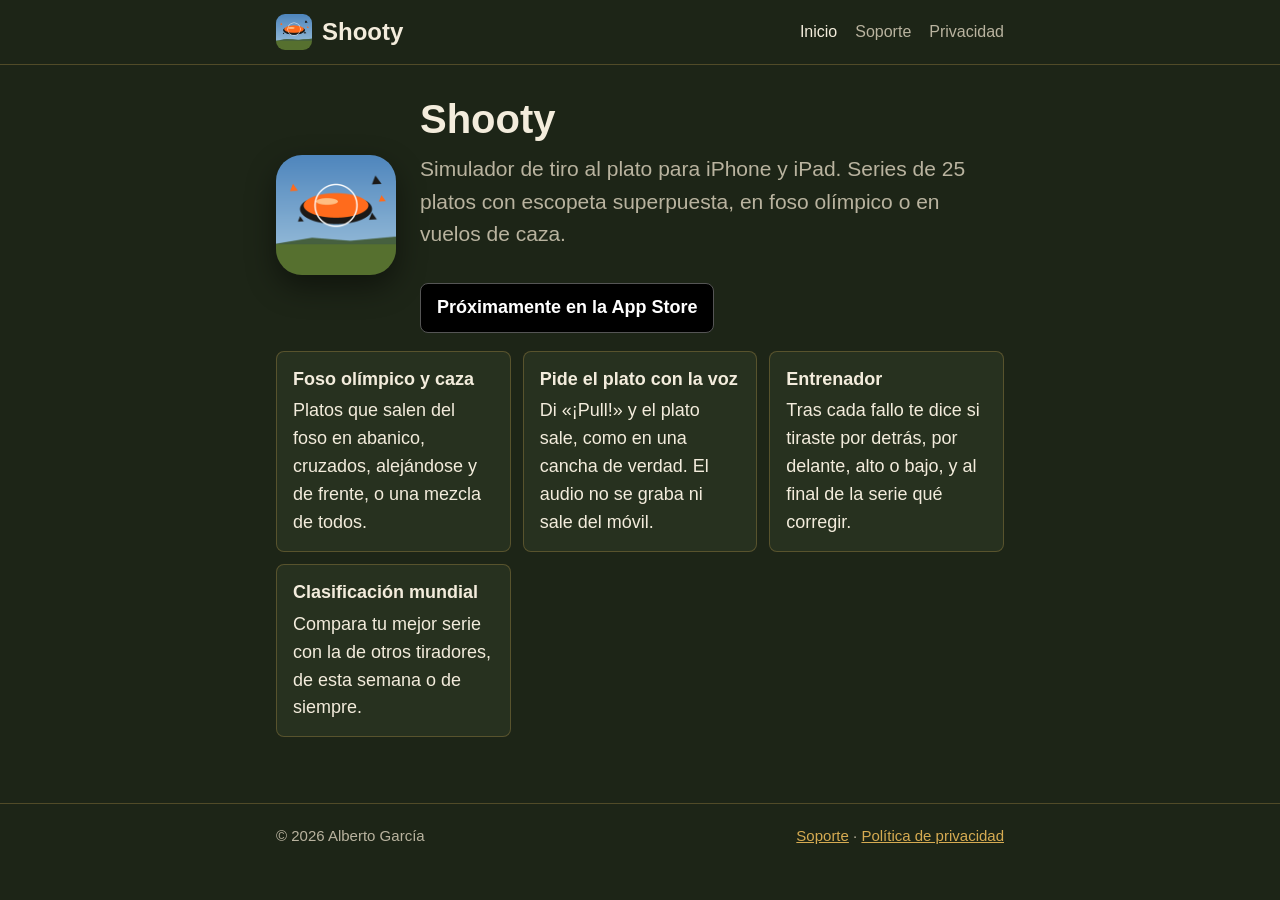
==== index.html @ 73226e89 "Web de Shooty: inicio, soporte, privacidad y cuenta Co-Authored-By: Claude Opus 5.5 <noreply@anthrop" ====
<!DOCTYPE html>
<html lang="es">
<head>
<meta charset="utf-8">
<meta name="viewport" content="width=device-width, initial-scale=1">
<title>Shooty · Simulador de tiro al plato</title>
<meta name="description" content="Shooty es un simulador de tiro al plato para iPhone y iPad: foso olímpico y caza, salida del plato con la voz, entrenador que corrige tus fallos y clasificación mundial.">
<link rel="icon" href="favicon.png">
<link rel="apple-touch-icon" href="icono.png">
<link rel="stylesheet" href="estilo.css">
</head>
<body>
<header><div class="wrap">
  <a class="brand" href="./"><img src="icono.png" alt="">Shooty</a>
  <nav><a href="./" aria-current="page">Inicio</a><a href="soporte.html">Soporte</a><a href="privacidad.html">Privacidad</a></nav>
</div></header>
<main><div class="wrap">
  <div class="hero">
    <img src="icono.png" alt="Icono de Shooty">
    <div>
      <h1>Shooty</h1>
      <p class="lead">Simulador de tiro al plato para iPhone y iPad. Series de 25 platos con escopeta superpuesta, en foso olímpico o en vuelos de caza.</p>
      <span class="badge">Próximamente en la App Store</span>
    </div>
  </div>
  <ul class="features">
    <li><b>Foso olímpico y caza</b>Platos que salen del foso en abanico, cruzados, alejándose y de frente, o una mezcla de todos.</li>
    <li><b>Pide el plato con la voz</b>Di «¡Pull!» y el plato sale, como en una cancha de verdad. El audio no se graba ni sale del móvil.</li>
    <li><b>Entrenador</b>Tras cada fallo te dice si tiraste por detrás, por delante, alto o bajo, y al final de la serie qué corregir.</li>
    <li><b>Clasificación mundial</b>Compara tu mejor serie con la de otros tiradores, de esta semana o de siempre.</li>
  </ul>
</div></main>
<footer><div class="wrap"><span>© 2026 Alberto García</span><span><a href="soporte.html">Soporte</a> · <a href="privacidad.html">Política de privacidad</a></span></div></footer>
</body>
</html>
---- estilo.css ----
:root{
  --bg:#1d2517;--panel:#27311f;--line:rgba(214,171,82,.28);
  --paper:#f3ecdc;--muted:#b9b39f;--brass:#d6ab52;--clay:#ff6b1c;--err:#ff9b8a;
  color-scheme:dark;
}
*,*::before,*::after{box-sizing:border-box}
html{-webkit-text-size-adjust:100%}
body{margin:0;background:var(--bg);color:var(--paper);
  font:18px/1.55 "Avenir Next","Segoe UI",Roboto,Helvetica,Arial,sans-serif}
a{color:var(--brass)}
a:focus-visible,button:focus-visible,input:focus-visible{outline:3px solid var(--brass);outline-offset:2px}
.wrap{max-width:760px;margin:0 auto;padding:0 16px}
header{border-bottom:1px solid var(--line)}
header .wrap{display:flex;align-items:center;justify-content:space-between;gap:12px;min-height:64px;flex-wrap:wrap}
.brand{display:flex;align-items:center;gap:10px;color:var(--paper);text-decoration:none;font-weight:800;font-size:24px}
.brand img{width:36px;height:36px;border-radius:9px}
nav{display:flex;gap:18px;flex-wrap:wrap}
nav a{color:var(--muted);text-decoration:none;font-size:16px}
nav a:hover,nav a[aria-current="page"]{color:var(--paper)}
main{padding:32px 0 48px}
h1{font-size:40px;line-height:1.1;margin:0 0 12px}
h2{font-size:24px;margin:36px 0 8px}
h3{font-size:19px;margin:24px 0 4px}
p,li{color:var(--paper)}
.lead{font-size:21px;color:var(--muted);margin:0 0 24px}
.muted{color:var(--muted)}
table{width:100%;border-collapse:collapse;font-size:16px;margin:12px 0}
th,td{text-align:left;vertical-align:top;padding:9px 8px;border-bottom:1px solid rgba(255,255,255,.1)}
th{color:var(--muted);font-weight:600}
.table-scroll{overflow-x:auto}
.card{background:var(--panel);border:1px solid var(--line);border-radius:8px;padding:20px;margin:20px 0}
.hero{display:grid;grid-template-columns:auto 1fr;gap:24px;align-items:center;margin-bottom:12px}
.hero img{width:120px;height:120px;border-radius:26px;box-shadow:0 12px 30px rgba(0,0,0,.45)}
.features{display:grid;grid-template-columns:repeat(auto-fit,minmax(200px,1fr));gap:12px;padding:0;list-style:none}
.features li{background:var(--panel);border:1px solid var(--line);border-radius:8px;padding:14px 16px}
.features b{display:block;margin-bottom:4px}
.badge{display:inline-block;margin-top:8px;padding:10px 16px;border-radius:8px;background:#000;color:#fff;border:1px solid #555;font-weight:600;text-decoration:none}
details{border-bottom:1px solid rgba(255,255,255,.1);padding:10px 0}
summary{cursor:pointer;font-weight:600}
details p{margin:8px 0 4px}
form{display:grid;gap:10px;max-width:380px}
input{width:100%;padding:12px;border-radius:6px;border:1px solid rgba(255,255,255,.25);background:rgba(255,255,255,.06);color:var(--paper);font:inherit}
button{padding:12px;border:0;border-radius:6px;background:var(--brass);color:#231c0c;font:inherit;font-weight:700;cursor:pointer}
button:disabled{opacity:.5;cursor:default}
.msg{min-height:1.4em;color:var(--brass)}
.msg.err{color:var(--err)}
.hidden{display:none!important}
footer{border-top:1px solid var(--line);padding:20px 0 32px;color:var(--muted);font-size:15px}
footer .wrap{display:flex;gap:16px;flex-wrap:wrap;justify-content:space-between}
@media (max-width:560px){
  h1{font-size:32px}
  .hero{grid-template-columns:1fr}
  .hero img{width:96px;height:96px;border-radius:22px}
}
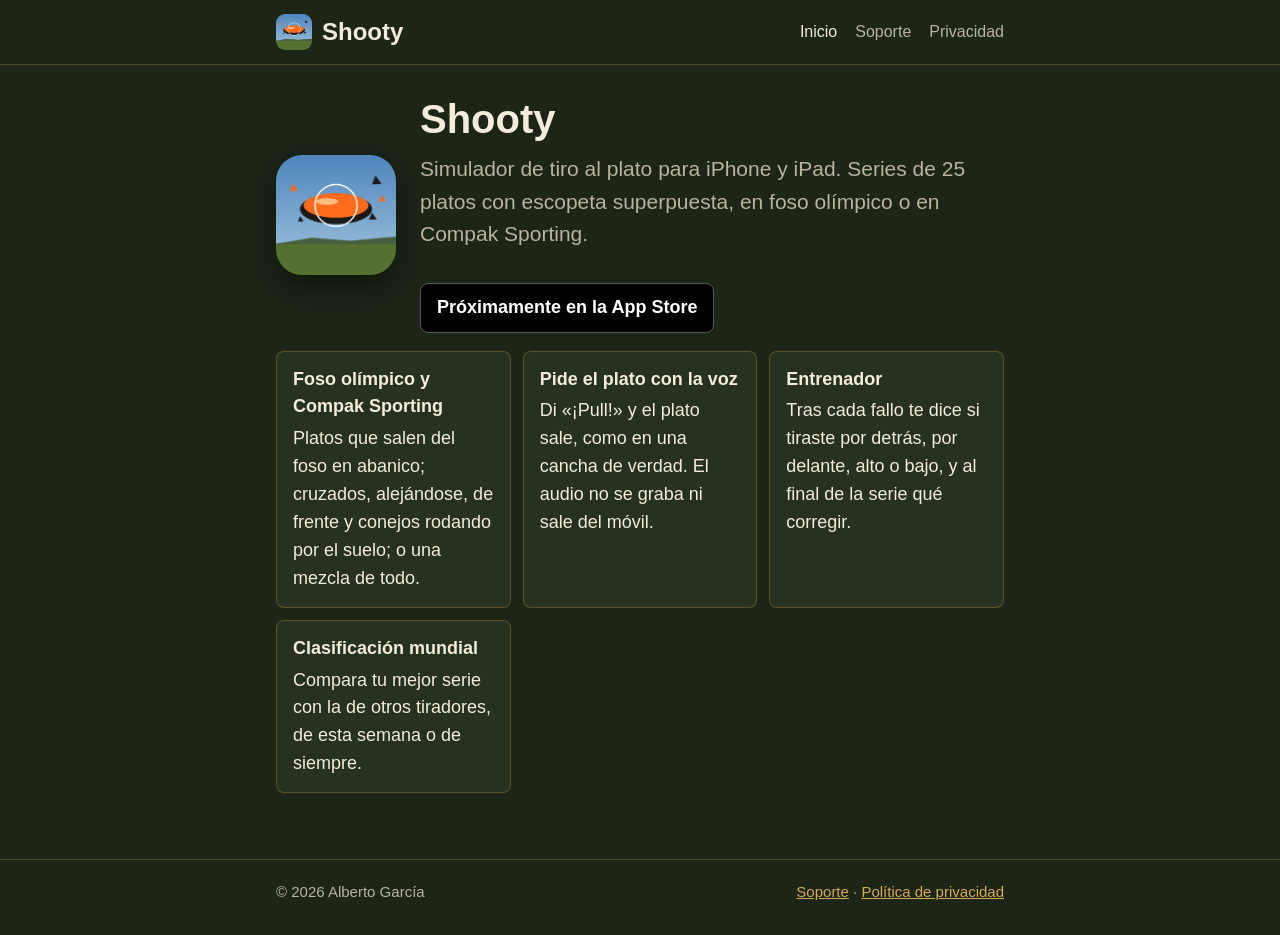
==== commit d034613f: "Nombre y apellidos en la política de privacidad y Compak Sporting Co-Authored-By: Claude Opus 5.5 <n" ====
--- a/index.html
+++ b/index.html
@@ -19,12 +19,12 @@
     <img src="icono.png" alt="Icono de Shooty">
     <div>
       <h1>Shooty</h1>
-      <p class="lead">Simulador de tiro al plato para iPhone y iPad. Series de 25 platos con escopeta superpuesta, en foso olímpico o en vuelos de caza.</p>
+      <p class="lead">Simulador de tiro al plato para iPhone y iPad. Series de 25 platos con escopeta superpuesta, en foso olímpico o en Compak Sporting.</p>
       <span class="badge">Próximamente en la App Store</span>
     </div>
   </div>
   <ul class="features">
-    <li><b>Foso olímpico y caza</b>Platos que salen del foso en abanico, cruzados, alejándose y de frente, o una mezcla de todos.</li>
+    <li><b>Foso olímpico y Compak Sporting</b>Platos que salen del foso en abanico; cruzados, alejándose, de frente y conejos rodando por el suelo; o una mezcla de todo.</li>
     <li><b>Pide el plato con la voz</b>Di «¡Pull!» y el plato sale, como en una cancha de verdad. El audio no se graba ni sale del móvil.</li>
     <li><b>Entrenador</b>Tras cada fallo te dice si tiraste por detrás, por delante, alto o bajo, y al final de la serie qué corregir.</li>
     <li><b>Clasificación mundial</b>Compara tu mejor serie con la de otros tiradores, de esta semana o de siempre.</li>
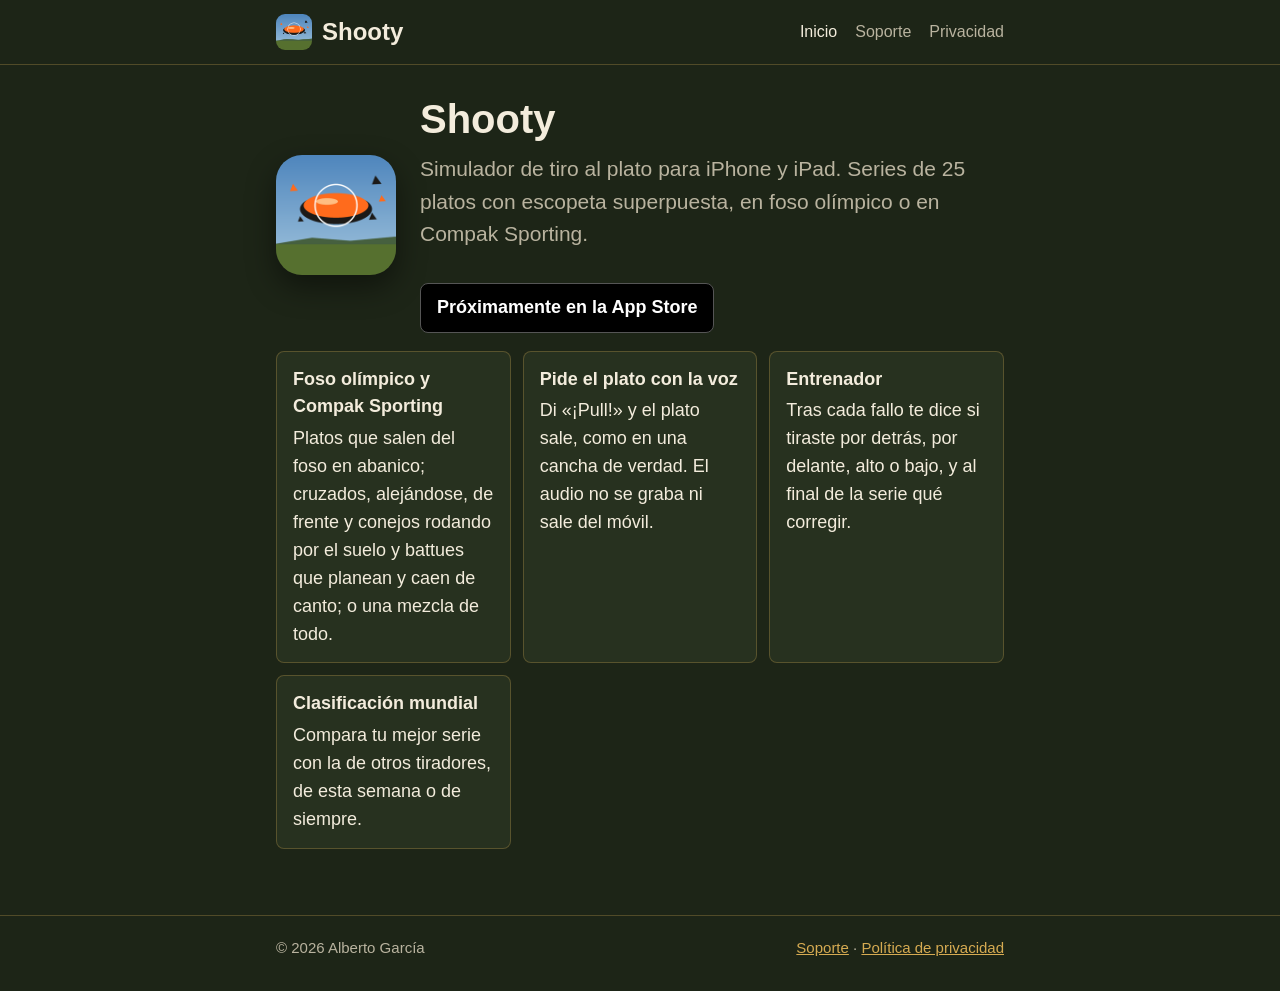
==== commit d66e4031: "Battue en la presentación de Compak Sporting Co-Authored-By: Claude Opus 5.5 <noreply@anthropic.com>" ====
--- a/index.html
+++ b/index.html
@@ -24,7 +24,7 @@
     </div>
   </div>
   <ul class="features">
-    <li><b>Foso olímpico y Compak Sporting</b>Platos que salen del foso en abanico; cruzados, alejándose, de frente y conejos rodando por el suelo; o una mezcla de todo.</li>
+    <li><b>Foso olímpico y Compak Sporting</b>Platos que salen del foso en abanico; cruzados, alejándose, de frente y conejos rodando por el suelo y battues que planean y caen de canto; o una mezcla de todo.</li>
     <li><b>Pide el plato con la voz</b>Di «¡Pull!» y el plato sale, como en una cancha de verdad. El audio no se graba ni sale del móvil.</li>
     <li><b>Entrenador</b>Tras cada fallo te dice si tiraste por detrás, por delante, alto o bajo, y al final de la serie qué corregir.</li>
     <li><b>Clasificación mundial</b>Compara tu mejor serie con la de otros tiradores, de esta semana o de siempre.</li>
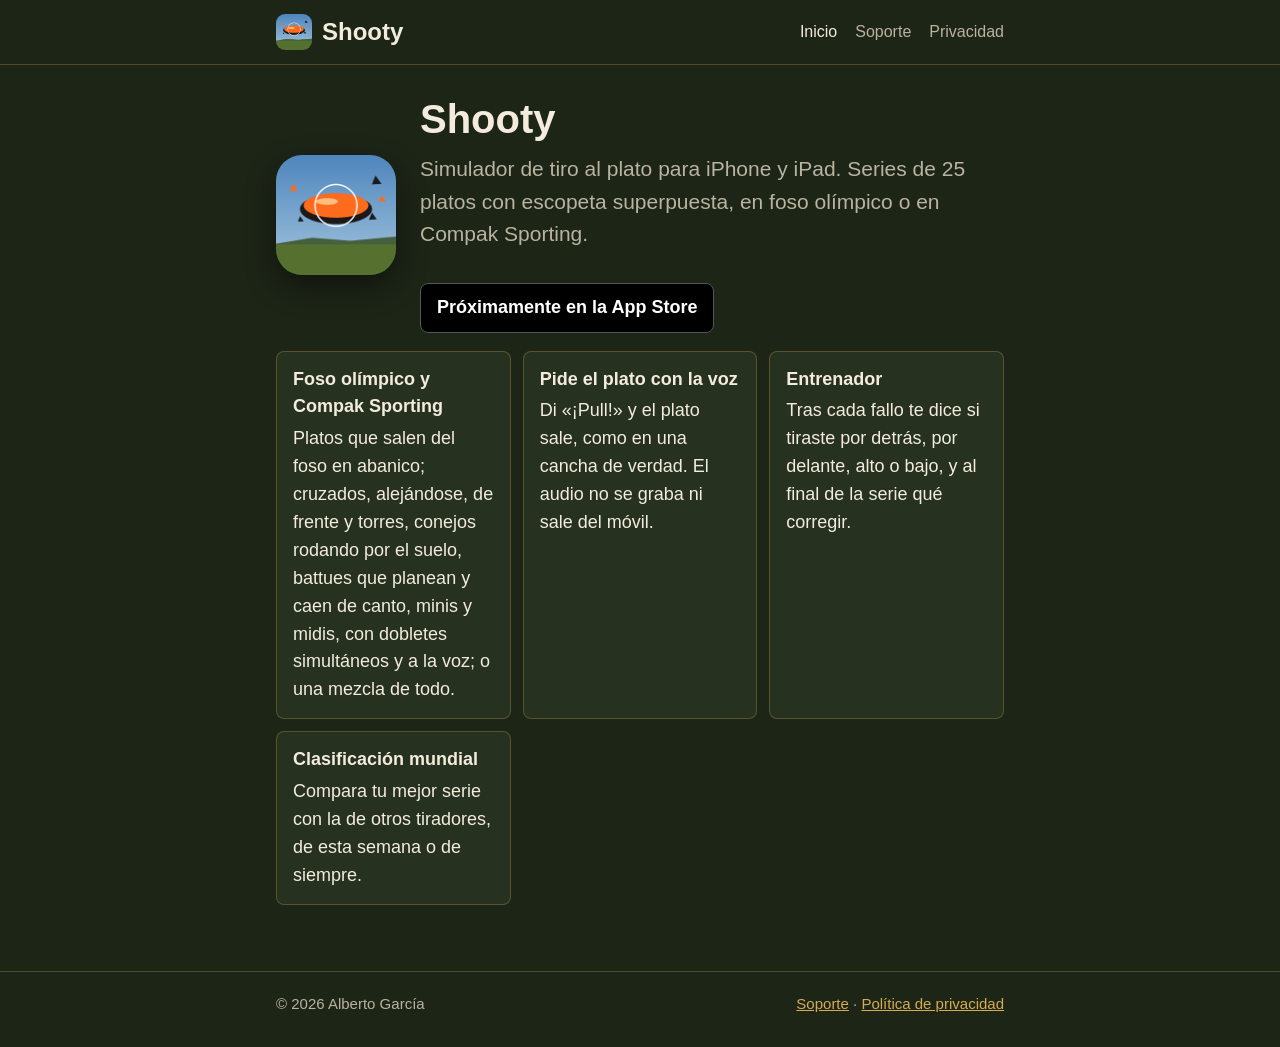
==== commit ac55364d: "Torres, minis, midis y dobletes a la voz en la presentación Co-Authored-By: Claude Opus 5.5 <noreply" ====
--- a/index.html
+++ b/index.html
@@ -24,7 +24,7 @@
     </div>
   </div>
   <ul class="features">
-    <li><b>Foso olímpico y Compak Sporting</b>Platos que salen del foso en abanico; cruzados, alejándose, de frente y conejos rodando por el suelo y battues que planean y caen de canto; o una mezcla de todo.</li>
+    <li><b>Foso olímpico y Compak Sporting</b>Platos que salen del foso en abanico; cruzados, alejándose, de frente y torres, conejos rodando por el suelo, battues que planean y caen de canto, minis y midis, con dobletes simultáneos y a la voz; o una mezcla de todo.</li>
     <li><b>Pide el plato con la voz</b>Di «¡Pull!» y el plato sale, como en una cancha de verdad. El audio no se graba ni sale del móvil.</li>
     <li><b>Entrenador</b>Tras cada fallo te dice si tiraste por detrás, por delante, alto o bajo, y al final de la serie qué corregir.</li>
     <li><b>Clasificación mundial</b>Compara tu mejor serie con la de otros tiradores, de esta semana o de siempre.</li>
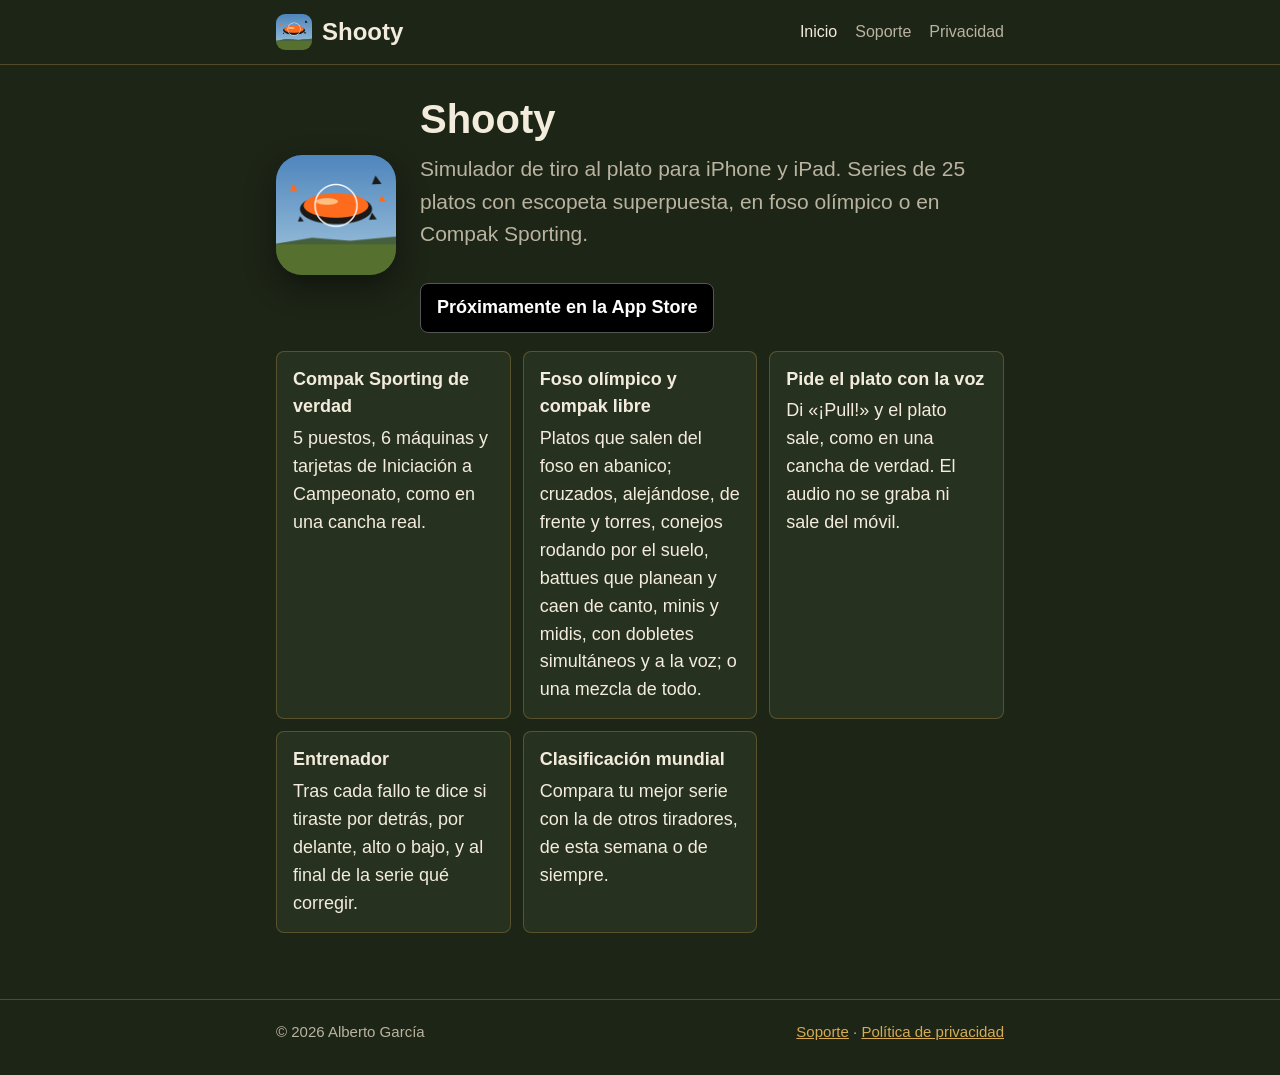
==== commit e375e3a0: "Compak Sporting con tarjetas en la presentación Co-Authored-By: Claude Opus 5.5 <noreply@anthropic.c" ====
--- a/index.html
+++ b/index.html
@@ -24,7 +24,8 @@
     </div>
   </div>
   <ul class="features">
-    <li><b>Foso olímpico y Compak Sporting</b>Platos que salen del foso en abanico; cruzados, alejándose, de frente y torres, conejos rodando por el suelo, battues que planean y caen de canto, minis y midis, con dobletes simultáneos y a la voz; o una mezcla de todo.</li>
+    <li><b>Compak Sporting de verdad</b>5 puestos, 6 máquinas y tarjetas de Iniciación a Campeonato, como en una cancha real.</li>
+    <li><b>Foso olímpico y compak libre</b>Platos que salen del foso en abanico; cruzados, alejándose, de frente y torres, conejos rodando por el suelo, battues que planean y caen de canto, minis y midis, con dobletes simultáneos y a la voz; o una mezcla de todo.</li>
     <li><b>Pide el plato con la voz</b>Di «¡Pull!» y el plato sale, como en una cancha de verdad. El audio no se graba ni sale del móvil.</li>
     <li><b>Entrenador</b>Tras cada fallo te dice si tiraste por detrás, por delante, alto o bajo, y al final de la serie qué corregir.</li>
     <li><b>Clasificación mundial</b>Compara tu mejor serie con la de otros tiradores, de esta semana o de siempre.</li>
